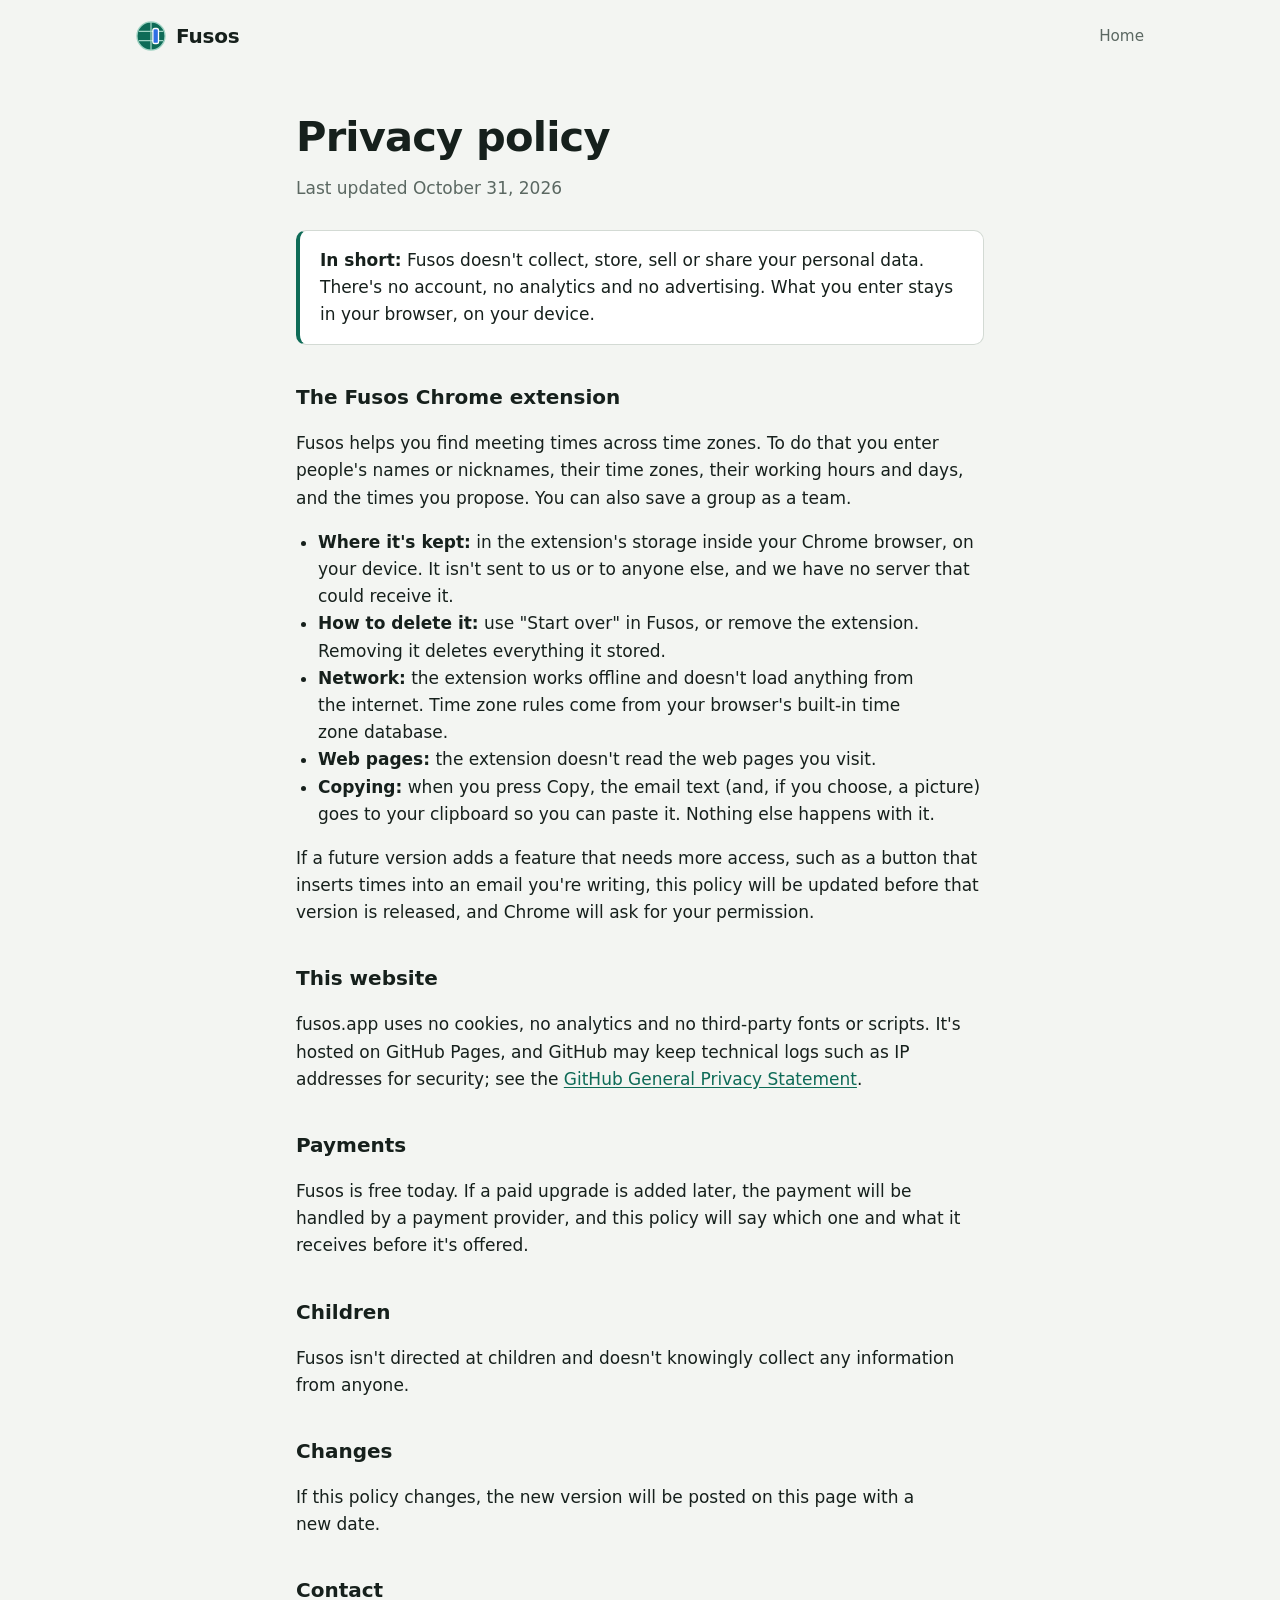
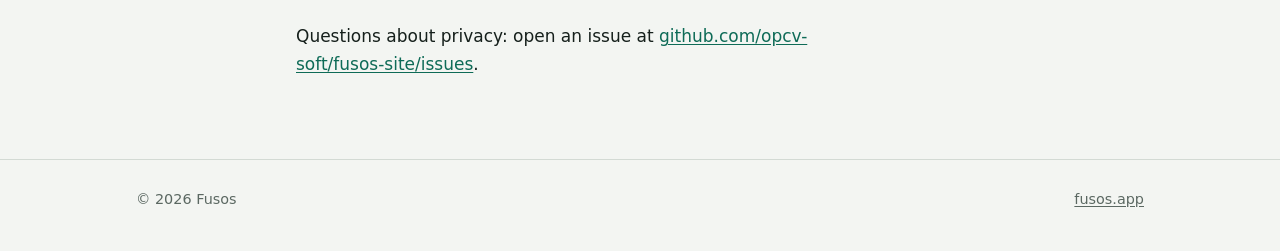
==== privacy/index.html @ 84281588 "Landing page and privacy policy for fusos.app Plain HTML/CSS, system fonts, no third-party requests." ====
<!doctype html>
<html lang="en">
<head>
<meta charset="utf-8">
<meta name="viewport" content="width=device-width, initial-scale=1">
<title>Fusos privacy policy</title>
<meta name="description" content="How Fusos handles your data: it doesn't collect any. Everything stays in your browser.">
<link rel="icon" href="../favicon.svg" type="image/svg+xml">
<link rel="stylesheet" href="../style.css">
</head>
<body>
<header class="site">
  <div class="wrap">
    <a class="brand" href="../"><img src="../favicon.svg" alt="" width="30" height="30">Fusos</a>
    <nav><a href="../">Home</a></nav>
  </div>
</header>

<main class="doc">
  <div class="wrap narrow">
    <h1>Privacy policy</h1>
    <p class="updated">Last updated October 31, 2026</p>

    <div class="summary">
      <p><strong>In short:</strong> Fusos doesn't collect, store, sell or share your personal data. There's no account, no analytics and no advertising. What you enter stays in your browser, on your device.</p>
    </div>

    <h2>The Fusos Chrome extension</h2>
    <p>Fusos helps you find meeting times across time zones. To do that you enter people's names or nicknames, their time zones, their working hours and days, and the times you propose. You can also save a group as a team.</p>
    <ul>
      <li><strong>Where it's kept:</strong> in the extension's storage inside your Chrome browser, on your device. It isn't sent to us or to anyone else, and we have no server that could receive it.</li>
      <li><strong>How to delete it:</strong> use "Start over" in Fusos, or remove the extension. Removing it deletes everything it stored.</li>
      <li><strong>Network:</strong> the extension works offline and doesn't load anything from the internet. Time zone rules come from your browser's built-in time zone database.</li>
      <li><strong>Web pages:</strong> the extension doesn't read the web pages you visit.</li>
      <li><strong>Copying:</strong> when you press Copy, the email text (and, if you choose, a picture) goes to your clipboard so you can paste it. Nothing else happens with it.</li>
    </ul>
    <p>If a future version adds a feature that needs more access, such as a button that inserts times into an email you're writing, this policy will be updated before that version is released, and Chrome will ask for your permission.</p>

    <h2>This website</h2>
    <p>fusos.app uses no cookies, no analytics and no third-party fonts or scripts. It's hosted on GitHub Pages, and GitHub may keep technical logs such as IP addresses for security; see the <a href="https://docs.github.com/en/site-policy/privacy-policies/github-general-privacy-statement">GitHub General Privacy Statement</a>.</p>

    <h2>Payments</h2>
    <p>Fusos is free today. If a paid upgrade is added later, the payment will be handled by a payment provider, and this policy will say which one and what it receives before it's offered.</p>

    <h2>Children</h2>
    <p>Fusos isn't directed at children and doesn't knowingly collect any information from anyone.</p>

    <h2>Changes</h2>
    <p>If this policy changes, the new version will be posted on this page with a new date.</p>

    <h2>Contact</h2>
    <p>Questions about privacy: open an issue at <a href="https://github.com/opcv-soft/fusos-site/issues">github.com/opcv-soft/fusos-site/issues</a>.</p>
  </div>
</main>

<footer class="site">
  <div class="wrap">
    <span>© 2026 Fusos</span>
    <span><a href="../">fusos.app</a></span>
  </div>
</footer>
</body>
</html>
---- style.css ----
/* Fusos site. Same palette as the app; system fonts only, so the site loads nothing from other servers. */
:root {
  --bg: #f3f5f2;
  --surface: #ffffff;
  --sunk: #e8ece7;
  --fg: #16201c;
  --muted: #5b6862;
  --line: #d3dad4;
  --accent: #0e6b57;
  --accent-ink: #ffffff;
  --accent-soft: #d6ece5;
  --sel: #2f6fe4;
  --warn: #9a5b00;
  --font: "Avenir Next", "Segoe UI", system-ui, -apple-system, sans-serif;
  color-scheme: light;
}
@media (prefers-color-scheme: dark) {
  :root:not([data-theme="light"]) {
    --bg: #101614; --surface: #17201d; --sunk: #0c1210; --fg: #e5ece8; --muted: #9aa8a1; --line: #2c3833;
    --accent: #4cc3a3; --accent-ink: #062019; --accent-soft: #173a31; --sel: #7aa7ff; --warn: #f2b45a;
    color-scheme: dark;
  }
}
:root[data-theme="dark"] {
  --bg: #101614; --surface: #17201d; --sunk: #0c1210; --fg: #e5ece8; --muted: #9aa8a1; --line: #2c3833;
  --accent: #4cc3a3; --accent-ink: #062019; --accent-soft: #173a31; --sel: #7aa7ff; --warn: #f2b45a;
  color-scheme: dark;
}
* { box-sizing: border-box; }
body { margin: 0; background: var(--bg); color: var(--fg); font: 17px/1.6 var(--font); -webkit-font-smoothing: antialiased; }
a { color: var(--accent); text-underline-offset: 2px; }
img { max-width: 100%; height: auto; display: block; }
.wrap { max-width: 1040px; margin: 0 auto; padding: 0 16px; }
.narrow { max-width: 720px; }

header.site { padding: 20px 0; }
header.site .wrap { display: flex; align-items: center; justify-content: space-between; gap: 16px; }
.brand { display: inline-flex; align-items: center; gap: 10px; font-weight: 700; font-size: 1.25rem; color: var(--fg); text-decoration: none; letter-spacing: -0.01em; }
.brand svg { width: 30px; height: 30px; }
nav a { color: var(--muted); text-decoration: none; font-size: 0.95rem; }
nav a:hover { color: var(--fg); }

.hero { padding: 40px 0 28px; }
.hero h1 { font-size: clamp(2.2rem, 6vw, 3.6rem); line-height: 1.05; letter-spacing: -0.03em; margin: 0 0 18px; max-width: 14ch; text-wrap: balance; }
.hero p.lede { font-size: 1.2rem; color: var(--muted); max-width: 40ch; margin: 0 0 26px; text-wrap: pretty; }
.cta { display: flex; flex-wrap: wrap; gap: 12px; align-items: center; }
.pill { display: inline-flex; align-items: center; gap: 8px; padding: 10px 16px; border-radius: 999px; background: var(--accent-soft); color: var(--accent); font-weight: 600; font-size: 0.95rem; }
.pill i { width: 8px; height: 8px; border-radius: 50%; background: currentColor; }
.cta .note { color: var(--muted); font-size: 0.95rem; }

.shot { margin: 8px 0 0; background: var(--surface); border: 1px solid var(--line); border-radius: 14px; padding: 10px; box-shadow: 0 18px 50px rgba(0, 0, 0, 0.08); }
.shot img { border-radius: 8px; }
figcaption { color: var(--muted); font-size: 0.9rem; margin: 10px 4px 2px; }

section.band { padding: 64px 0; }
section.band h2 { font-size: clamp(1.6rem, 3.5vw, 2.2rem); letter-spacing: -0.02em; line-height: 1.15; margin: 0 0 12px; text-wrap: balance; }
section.band > .wrap > p { color: var(--muted); max-width: 60ch; margin: 0 0 28px; }

.split { display: grid; grid-template-columns: minmax(0, 5fr) minmax(0, 6fr); gap: 40px; align-items: center; }
.split.flip { grid-template-columns: minmax(0, 6fr) minmax(0, 5fr); }
.split.flip > :first-child { order: 2; }
@media (max-width: 820px) { .split, .split.flip { grid-template-columns: minmax(0, 1fr); gap: 20px; } .split.flip > :first-child { order: 0; } }
.split p { color: var(--muted); margin: 0 0 12px; }
.split ul { margin: 0; padding-left: 20px; color: var(--muted); }
.split li + li { margin-top: 6px; }
.kicker { font-size: 0.8rem; font-weight: 700; letter-spacing: 0.08em; text-transform: uppercase; color: var(--warn); margin: 0 0 8px; }

.trio { display: grid; grid-template-columns: repeat(3, minmax(0, 1fr)); gap: 16px; }
@media (max-width: 820px) { .trio { grid-template-columns: minmax(0, 1fr); } }
.card { background: var(--surface); border: 1px solid var(--line); border-radius: 12px; padding: 20px; }
.card h3 { margin: 0 0 6px; font-size: 1.05rem; }
.card p { margin: 0; color: var(--muted); font-size: 0.95rem; }

footer.site { border-top: 1px solid var(--line); padding: 28px 0 40px; color: var(--muted); font-size: 0.9rem; }
footer.site .wrap { display: flex; flex-wrap: wrap; justify-content: space-between; gap: 12px; }
footer.site a { color: var(--muted); }

/* privacy page */
.doc { padding: 24px 0 64px; }
.doc h1 { font-size: clamp(2rem, 5vw, 2.6rem); letter-spacing: -0.02em; margin: 8px 0 4px; }
.doc .updated { color: var(--muted); margin: 0 0 28px; }
.doc h2 { font-size: 1.25rem; margin: 36px 0 8px; }
.doc p, .doc li { text-wrap: pretty; }
.doc ul { padding-left: 22px; }
.doc .summary { background: var(--surface); border: 1px solid var(--line); border-left: 4px solid var(--accent); border-radius: 10px; padding: 16px 20px; }
.doc .summary p { margin: 0; }

:focus-visible { outline: 2px solid var(--sel); outline-offset: 2px; border-radius: 4px; }
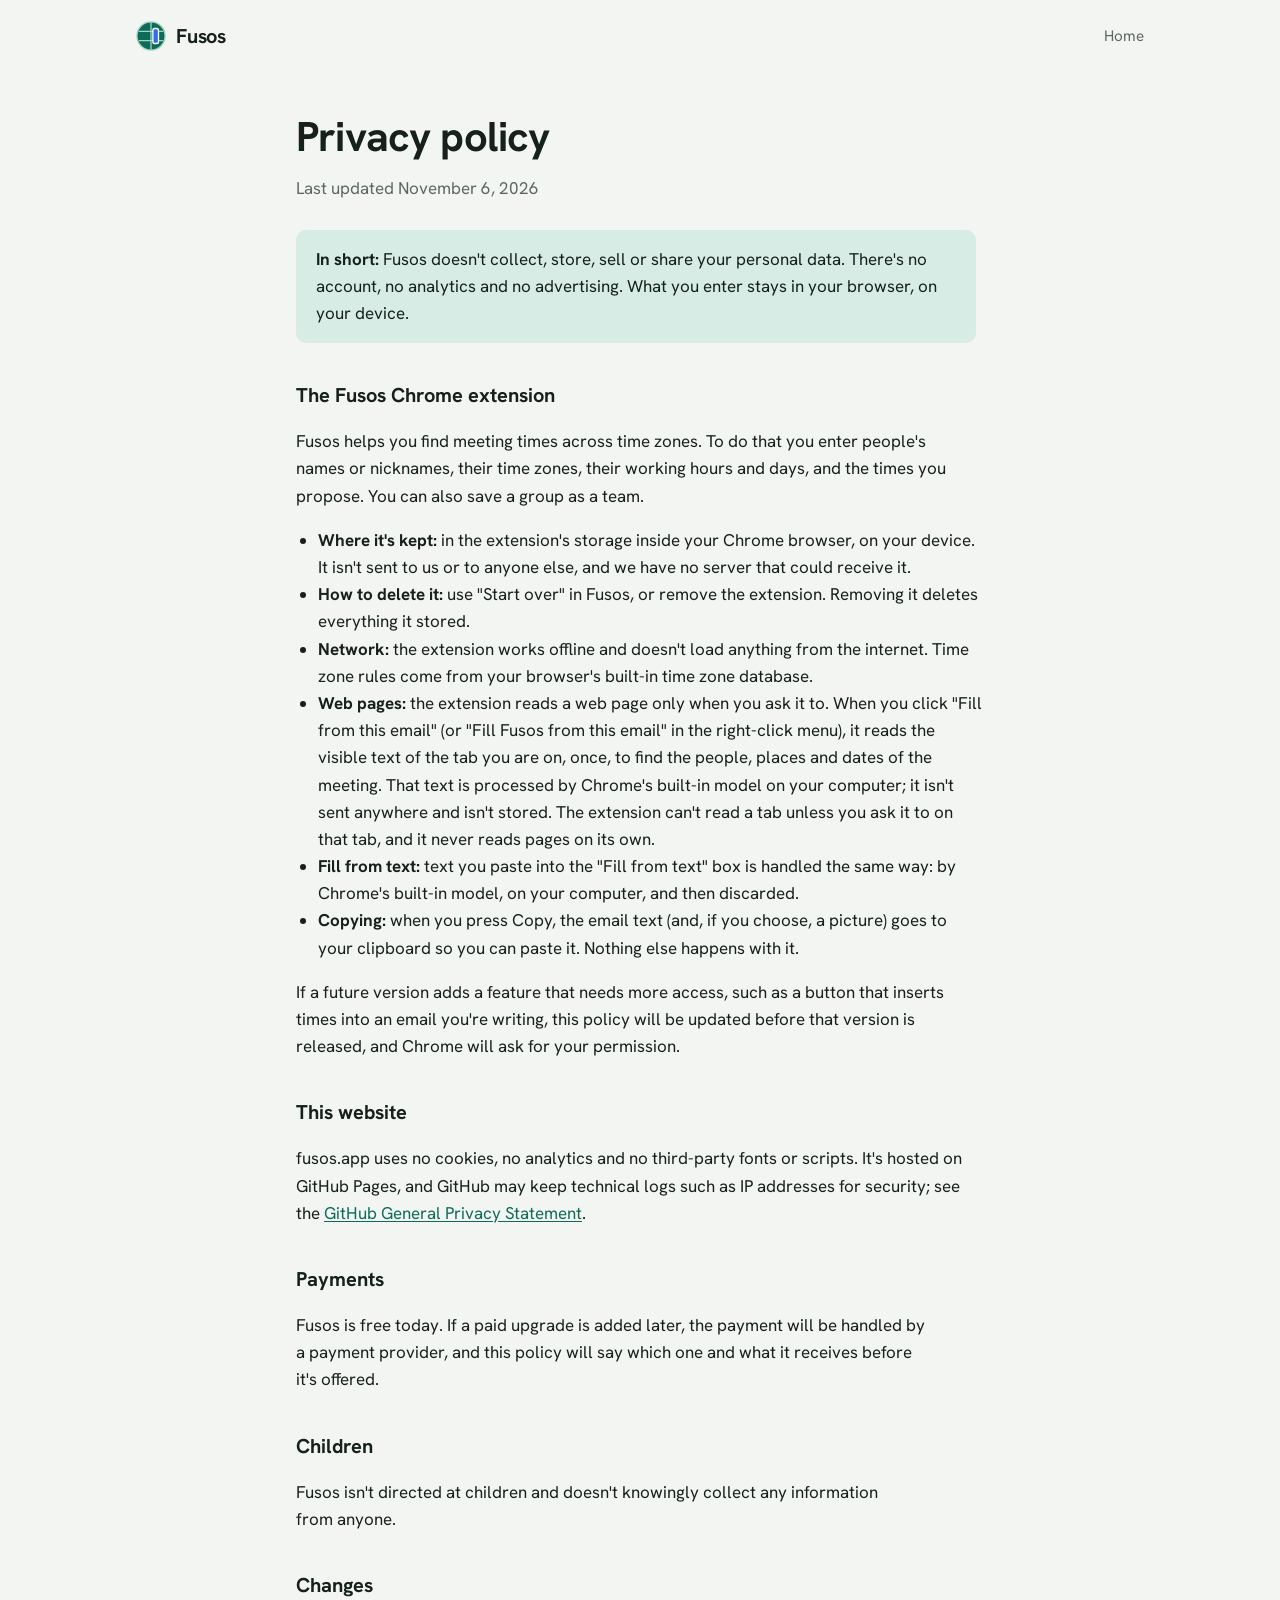
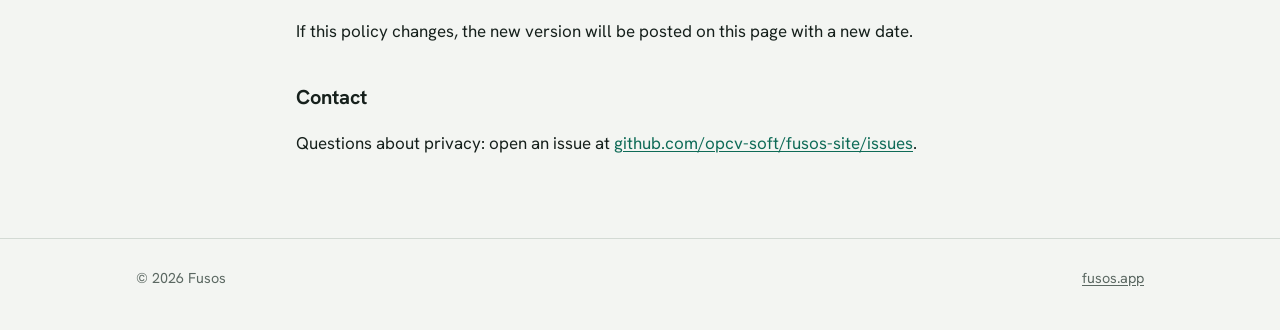
==== commit 831a453d: "Privacy: the extension reads a page only when you click Fill from this email Co-Authored-By: Claude " ====
--- a/privacy/index.html
+++ b/privacy/index.html
@@ -19,7 +19,7 @@
 <main class="doc">
   <div class="wrap narrow">
     <h1>Privacy policy</h1>
-    <p class="updated">Last updated October 31, 2026</p>
+    <p class="updated">Last updated November 6, 2026</p>
 
     <div class="summary">
       <p><strong>In short:</strong> Fusos doesn't collect, store, sell or share your personal data. There's no account, no analytics and no advertising. What you enter stays in your browser, on your device.</p>
@@ -31,7 +31,8 @@
       <li><strong>Where it's kept:</strong> in the extension's storage inside your Chrome browser, on your device. It isn't sent to us or to anyone else, and we have no server that could receive it.</li>
       <li><strong>How to delete it:</strong> use "Start over" in Fusos, or remove the extension. Removing it deletes everything it stored.</li>
       <li><strong>Network:</strong> the extension works offline and doesn't load anything from the internet. Time zone rules come from your browser's built-in time zone database.</li>
-      <li><strong>Web pages:</strong> the extension doesn't read the web pages you visit.</li>
+      <li><strong>Web pages:</strong> the extension reads a web page only when you ask it to. When you click "Fill from this email" (or "Fill Fusos from this email" in the right-click menu), it reads the visible text of the tab you are on, once, to find the people, places and dates of the meeting. That text is processed by Chrome's built-in model on your computer; it isn't sent anywhere and isn't stored. The extension can't read a tab unless you ask it to on that tab, and it never reads pages on its own.</li>
+      <li><strong>Fill from text:</strong> text you paste into the "Fill from text" box is handled the same way: by Chrome's built-in model, on your computer, and then discarded.</li>
       <li><strong>Copying:</strong> when you press Copy, the email text (and, if you choose, a picture) goes to your clipboard so you can paste it. Nothing else happens with it.</li>
     </ul>
     <p>If a future version adds a feature that needs more access, such as a button that inserts times into an email you're writing, this policy will be updated before that version is released, and Chrome will ask for your permission.</p>
--- a/style.css
+++ b/style.css
@@ -1,4 +1,7 @@
-/* Fusos site. Same palette as the app; system fonts only, so the site loads nothing from other servers. */
+/* Fusos site. Same palette and typeface as the app; the font is self-hosted, so the site loads nothing from other servers. */
+@font-face { font-family: "Hanken Grotesk"; font-weight: 400; font-display: swap; src: url("fonts/hanken-grotesk-latin-400.woff2") format("woff2"); }
+@font-face { font-family: "Hanken Grotesk"; font-weight: 600; font-display: swap; src: url("fonts/hanken-grotesk-latin-600.woff2") format("woff2"); }
+@font-face { font-family: "Hanken Grotesk"; font-weight: 700; font-display: swap; src: url("fonts/hanken-grotesk-latin-700.woff2") format("woff2"); }
 :root {
   --bg: #f3f5f2;
   --surface: #ffffff;
@@ -11,7 +14,7 @@
   --accent-soft: #d6ece5;
   --sel: #2f6fe4;
   --warn: #9a5b00;
-  --font: "Avenir Next", "Segoe UI", system-ui, -apple-system, sans-serif;
+  --font: "Hanken Grotesk", system-ui, -apple-system, "Segoe UI", sans-serif;
   color-scheme: light;
 }
 @media (prefers-color-scheme: dark) {
@@ -30,6 +33,9 @@
 body { margin: 0; background: var(--bg); color: var(--fg); font: 17px/1.6 var(--font); -webkit-font-smoothing: antialiased; }
 a { color: var(--accent); text-underline-offset: 2px; }
 img { max-width: 100%; height: auto; display: block; }
+p, li { text-wrap: pretty; }
+::selection { background: color-mix(in srgb, var(--sel) 28%, transparent); color: inherit; }
+input, textarea { caret-color: var(--accent); }
 .wrap { max-width: 1040px; margin: 0 auto; padding: 0 16px; }
 .narrow { max-width: 720px; }
 
@@ -63,13 +69,12 @@
 .split p { color: var(--muted); margin: 0 0 12px; }
 .split ul { margin: 0; padding-left: 20px; color: var(--muted); }
 .split li + li { margin-top: 6px; }
-.kicker { font-size: 0.8rem; font-weight: 700; letter-spacing: 0.08em; text-transform: uppercase; color: var(--warn); margin: 0 0 8px; }
 
-.trio { display: grid; grid-template-columns: repeat(3, minmax(0, 1fr)); gap: 16px; }
-@media (max-width: 820px) { .trio { grid-template-columns: minmax(0, 1fr); } }
-.card { background: var(--surface); border: 1px solid var(--line); border-radius: 12px; padding: 20px; }
-.card h3 { margin: 0 0 6px; font-size: 1.05rem; }
-.card p { margin: 0; color: var(--muted); font-size: 0.95rem; }
+.facts { display: grid; grid-template-columns: repeat(3, minmax(0, 1fr)); gap: 12px 40px; margin: 0; }
+@media (max-width: 820px) { .facts { grid-template-columns: minmax(0, 1fr); } }
+.facts div { border-top: 1px solid var(--line); padding-top: 16px; }
+.facts dt { font-weight: 700; margin: 0 0 4px; }
+.facts dd { margin: 0; color: var(--muted); }
 
 footer.site { border-top: 1px solid var(--line); padding: 28px 0 40px; color: var(--muted); font-size: 0.9rem; }
 footer.site .wrap { display: flex; flex-wrap: wrap; justify-content: space-between; gap: 12px; }
@@ -82,7 +87,8 @@
 .doc h2 { font-size: 1.25rem; margin: 36px 0 8px; }
 .doc p, .doc li { text-wrap: pretty; }
 .doc ul { padding-left: 22px; }
-.doc .summary { background: var(--surface); border: 1px solid var(--line); border-left: 4px solid var(--accent); border-radius: 10px; padding: 16px 20px; }
+.doc p, .doc li, .doc .summary { max-width: 68ch; }
+.doc .summary { background: var(--accent-soft); border-radius: 10px; padding: 16px 20px; }
 .doc .summary p { margin: 0; }
 
 :focus-visible { outline: 2px solid var(--sel); outline-offset: 2px; border-radius: 4px; }
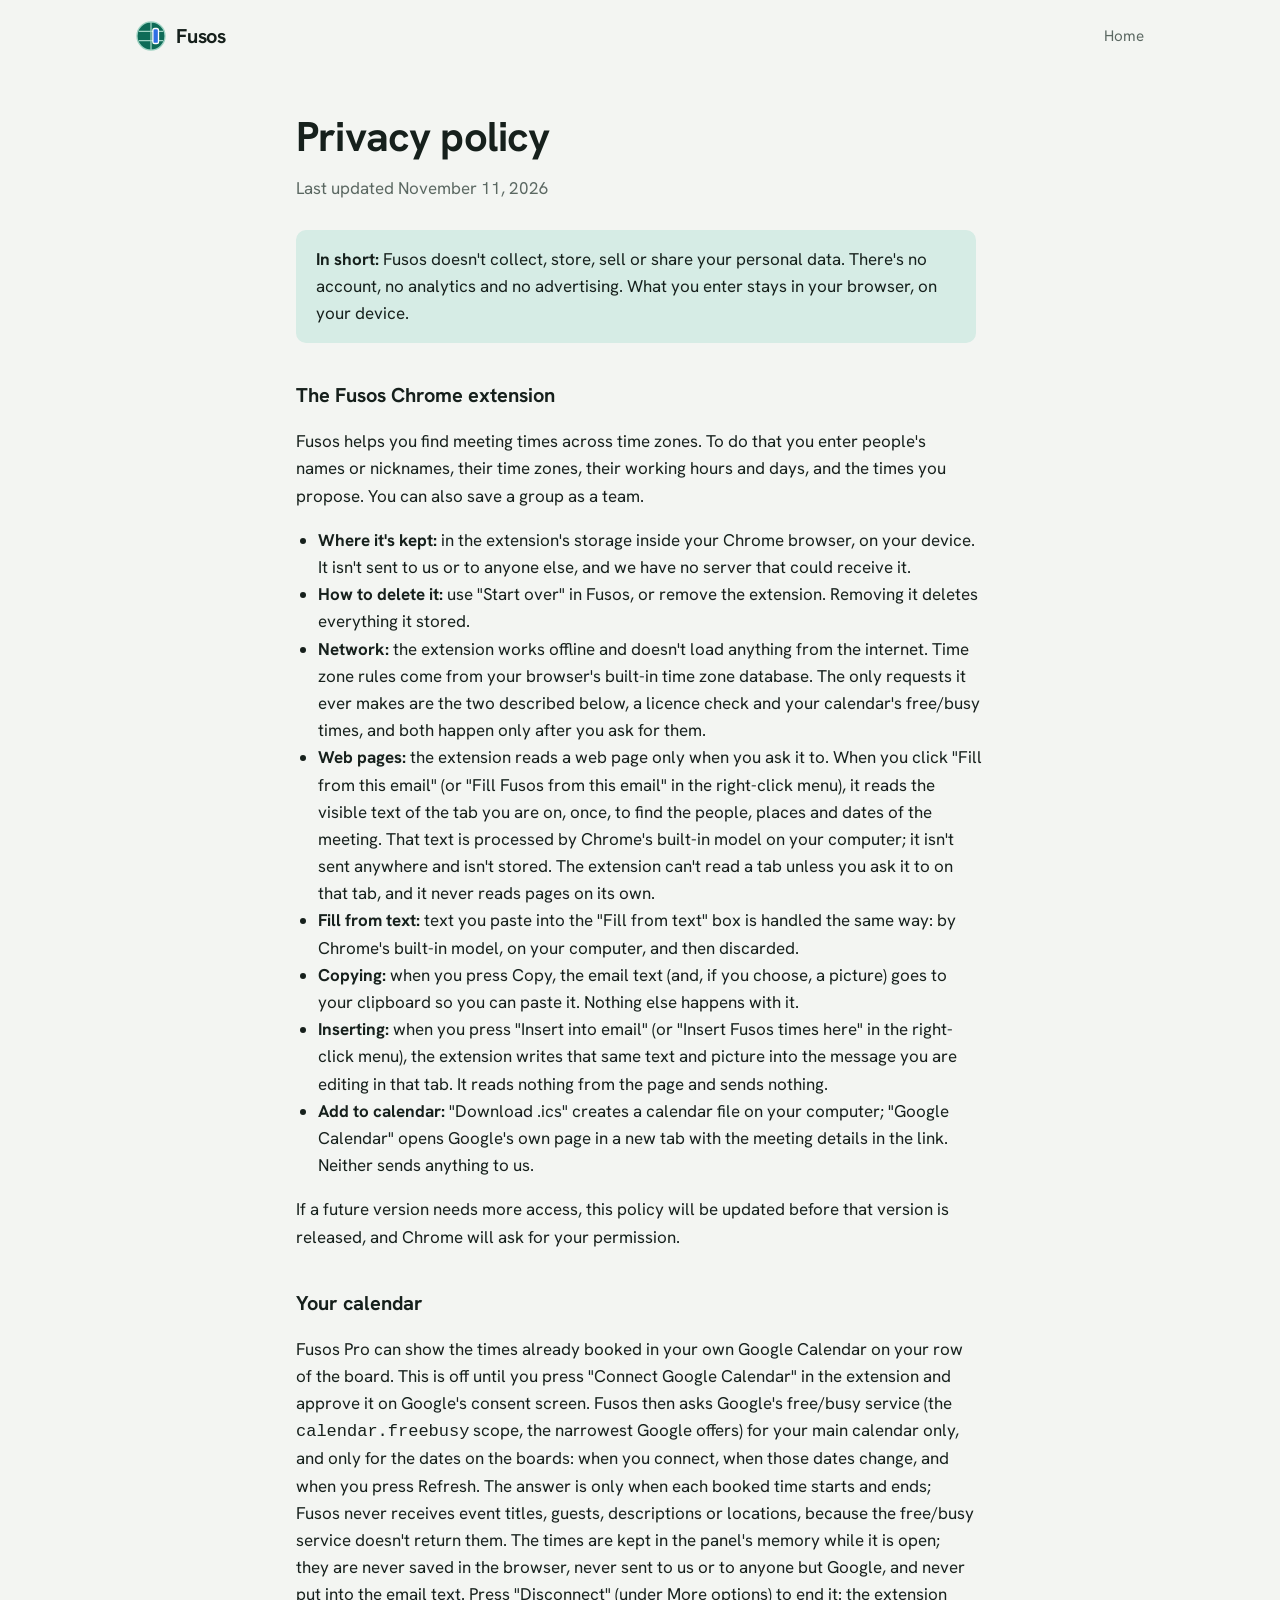
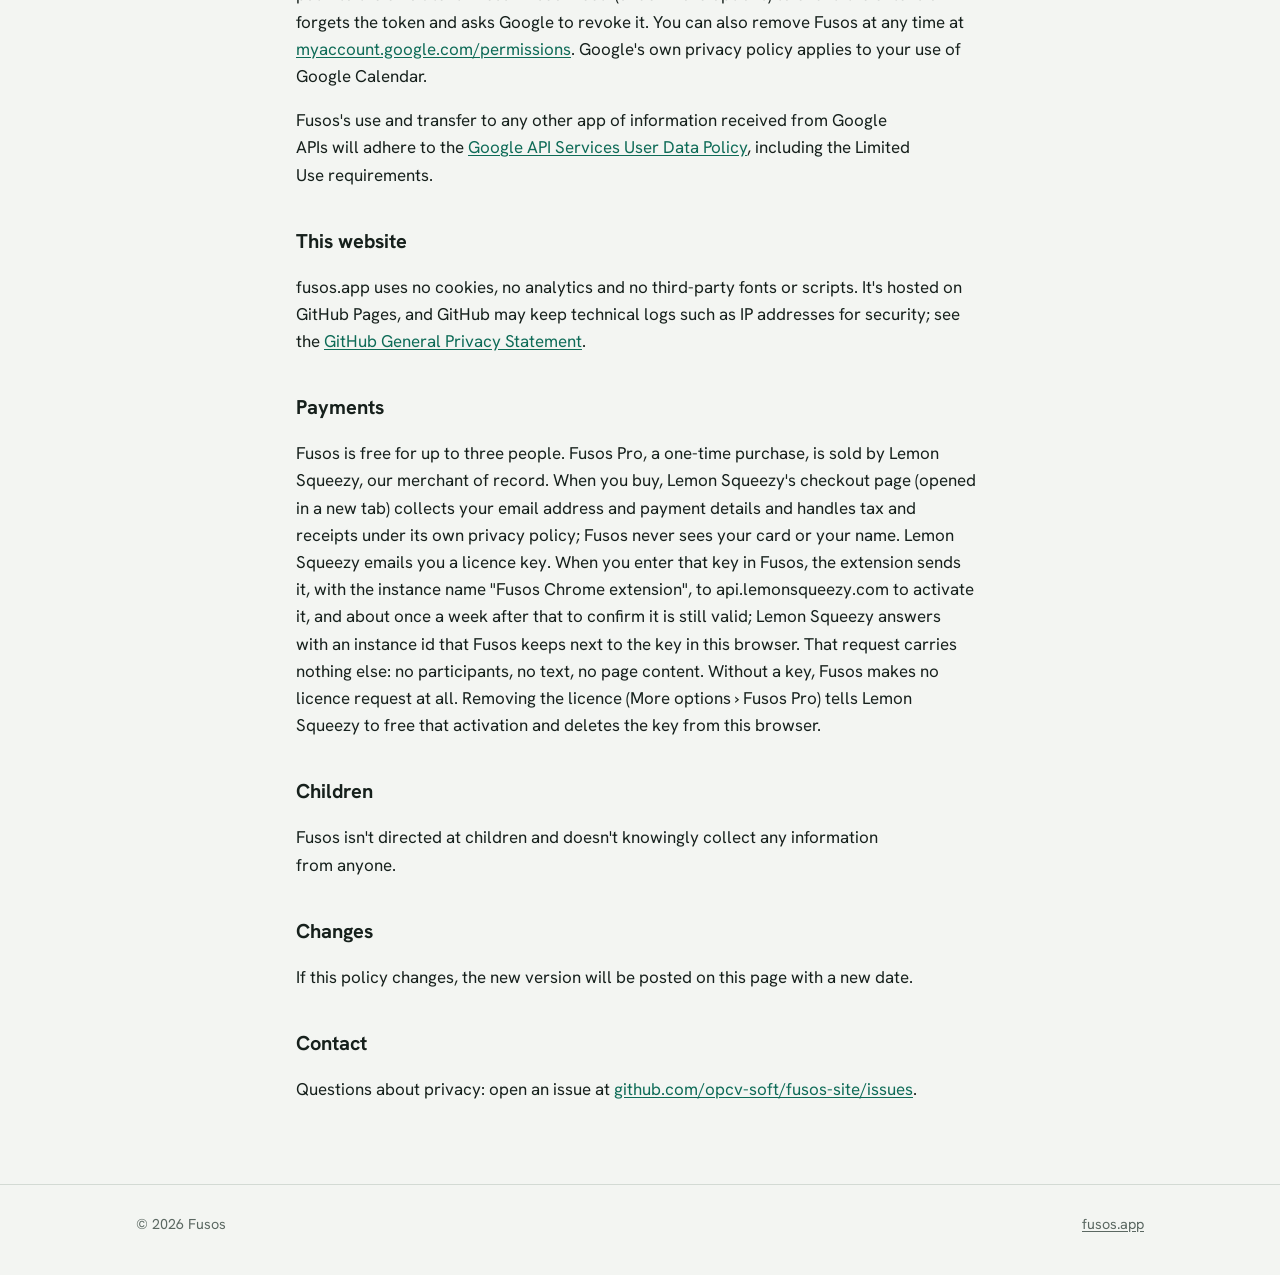
==== commit 6aefb9a1: "Privacy: inserting, add to calendar, your calendar (Google free/busy), payments (Lemon Squeezy) Co-A" ====
--- a/privacy/index.html
+++ b/privacy/index.html
@@ -19,7 +19,7 @@
 <main class="doc">
   <div class="wrap narrow">
     <h1>Privacy policy</h1>
-    <p class="updated">Last updated November 6, 2026</p>
+    <p class="updated">Last updated November 11, 2026</p>
 
     <div class="summary">
       <p><strong>In short:</strong> Fusos doesn't collect, store, sell or share your personal data. There's no account, no analytics and no advertising. What you enter stays in your browser, on your device.</p>
@@ -30,18 +30,24 @@
     <ul>
       <li><strong>Where it's kept:</strong> in the extension's storage inside your Chrome browser, on your device. It isn't sent to us or to anyone else, and we have no server that could receive it.</li>
       <li><strong>How to delete it:</strong> use "Start over" in Fusos, or remove the extension. Removing it deletes everything it stored.</li>
-      <li><strong>Network:</strong> the extension works offline and doesn't load anything from the internet. Time zone rules come from your browser's built-in time zone database.</li>
+      <li><strong>Network:</strong> the extension works offline and doesn't load anything from the internet. Time zone rules come from your browser's built-in time zone database. The only requests it ever makes are the two described below, a licence check and your calendar's free/busy times, and both happen only after you ask for them.</li>
       <li><strong>Web pages:</strong> the extension reads a web page only when you ask it to. When you click "Fill from this email" (or "Fill Fusos from this email" in the right-click menu), it reads the visible text of the tab you are on, once, to find the people, places and dates of the meeting. That text is processed by Chrome's built-in model on your computer; it isn't sent anywhere and isn't stored. The extension can't read a tab unless you ask it to on that tab, and it never reads pages on its own.</li>
       <li><strong>Fill from text:</strong> text you paste into the "Fill from text" box is handled the same way: by Chrome's built-in model, on your computer, and then discarded.</li>
       <li><strong>Copying:</strong> when you press Copy, the email text (and, if you choose, a picture) goes to your clipboard so you can paste it. Nothing else happens with it.</li>
+      <li><strong>Inserting:</strong> when you press "Insert into email" (or "Insert Fusos times here" in the right-click menu), the extension writes that same text and picture into the message you are editing in that tab. It reads nothing from the page and sends nothing.</li>
+      <li><strong>Add to calendar:</strong> "Download .ics" creates a calendar file on your computer; "Google Calendar" opens Google's own page in a new tab with the meeting details in the link. Neither sends anything to us.</li>
     </ul>
-    <p>If a future version adds a feature that needs more access, such as a button that inserts times into an email you're writing, this policy will be updated before that version is released, and Chrome will ask for your permission.</p>
+    <p>If a future version needs more access, this policy will be updated before that version is released, and Chrome will ask for your permission.</p>
+
+    <h2>Your calendar</h2>
+    <p>Fusos Pro can show the times already booked in your own Google Calendar on your row of the board. This is off until you press "Connect Google Calendar" in the extension and approve it on Google's consent screen. Fusos then asks Google's free/busy service (the <code>calendar.freebusy</code> scope, the narrowest Google offers) for your main calendar only, and only for the dates on the boards: when you connect, when those dates change, and when you press Refresh. The answer is only when each booked time starts and ends; Fusos never receives event titles, guests, descriptions or locations, because the free/busy service doesn't return them. The times are kept in the panel's memory while it is open; they are never saved in the browser, never sent to us or to anyone but Google, and never put into the email text. Press "Disconnect" (under More options) to end it: the extension forgets the token and asks Google to revoke it. You can also remove Fusos at any time at <a href="https://myaccount.google.com/permissions">myaccount.google.com/permissions</a>. Google's own privacy policy applies to your use of Google Calendar.</p>
+    <p>Fusos's use and transfer to any other app of information received from Google APIs will adhere to the <a href="https://developers.google.com/terms/api-services-user-data-policy">Google API Services User Data Policy</a>, including the Limited Use requirements.</p>
 
     <h2>This website</h2>
     <p>fusos.app uses no cookies, no analytics and no third-party fonts or scripts. It's hosted on GitHub Pages, and GitHub may keep technical logs such as IP addresses for security; see the <a href="https://docs.github.com/en/site-policy/privacy-policies/github-general-privacy-statement">GitHub General Privacy Statement</a>.</p>
 
     <h2>Payments</h2>
-    <p>Fusos is free today. If a paid upgrade is added later, the payment will be handled by a payment provider, and this policy will say which one and what it receives before it's offered.</p>
+    <p>Fusos is free for up to three people. Fusos Pro, a one-time purchase, is sold by Lemon Squeezy, our merchant of record. When you buy, Lemon Squeezy's checkout page (opened in a new tab) collects your email address and payment details and handles tax and receipts under its own privacy policy; Fusos never sees your card or your name. Lemon Squeezy emails you a licence key. When you enter that key in Fusos, the extension sends it, with the instance name "Fusos Chrome extension", to api.lemonsqueezy.com to activate it, and about once a week after that to confirm it is still valid; Lemon Squeezy answers with an instance id that Fusos keeps next to the key in this browser. That request carries nothing else: no participants, no text, no page content. Without a key, Fusos makes no licence request at all. Removing the licence (More options › Fusos Pro) tells Lemon Squeezy to free that activation and deletes the key from this browser.</p>
 
     <h2>Children</h2>
     <p>Fusos isn't directed at children and doesn't knowingly collect any information from anyone.</p>
--- a/style.css
+++ b/style.css
@@ -50,12 +50,14 @@
 .hero h1 { font-size: clamp(2.2rem, 6vw, 3.6rem); line-height: 1.05; letter-spacing: -0.03em; margin: 0 0 18px; max-width: 14ch; text-wrap: balance; }
 .hero p.lede { font-size: 1.2rem; color: var(--muted); max-width: 40ch; margin: 0 0 26px; text-wrap: pretty; }
 .cta { display: flex; flex-wrap: wrap; gap: 12px; align-items: center; }
-.pill { display: inline-flex; align-items: center; gap: 8px; padding: 10px 16px; border-radius: 999px; background: var(--accent-soft); color: var(--accent); font-weight: 600; font-size: 0.95rem; }
-.pill i { width: 8px; height: 8px; border-radius: 50%; background: currentColor; }
+.btn { display: inline-flex; align-items: center; padding: 12px 22px; border-radius: 10px; background: var(--accent); color: var(--accent-ink); font-weight: 600; font-size: 1.05rem; text-decoration: none; }
+.btn:hover { background: color-mix(in srgb, var(--accent) 88%, var(--fg)); }
+.btn.small { padding: 9px 16px; font-size: 0.95rem; }
 .cta .note { color: var(--muted); font-size: 0.95rem; }
 
 .shot { margin: 8px 0 0; background: var(--surface); border: 1px solid var(--line); border-radius: 14px; padding: 10px; box-shadow: 0 18px 50px rgba(0, 0, 0, 0.08); }
 .shot img { border-radius: 8px; }
+.shot.panel { max-width: 420px; margin-left: auto; margin-right: auto; }
 figcaption { color: var(--muted); font-size: 0.9rem; margin: 10px 4px 2px; }
 
 section.band { padding: 64px 0; }
@@ -76,6 +78,9 @@
 .facts dt { font-weight: 700; margin: 0 0 4px; }
 .facts dd { margin: 0; color: var(--muted); }
 
+section.band.end { padding: 0 0 72px; }
+section.band.end p { color: var(--muted); margin: 0 0 14px; }
+
 footer.site { border-top: 1px solid var(--line); padding: 28px 0 40px; color: var(--muted); font-size: 0.9rem; }
 footer.site .wrap { display: flex; flex-wrap: wrap; justify-content: space-between; gap: 12px; }
 footer.site a { color: var(--muted); }
